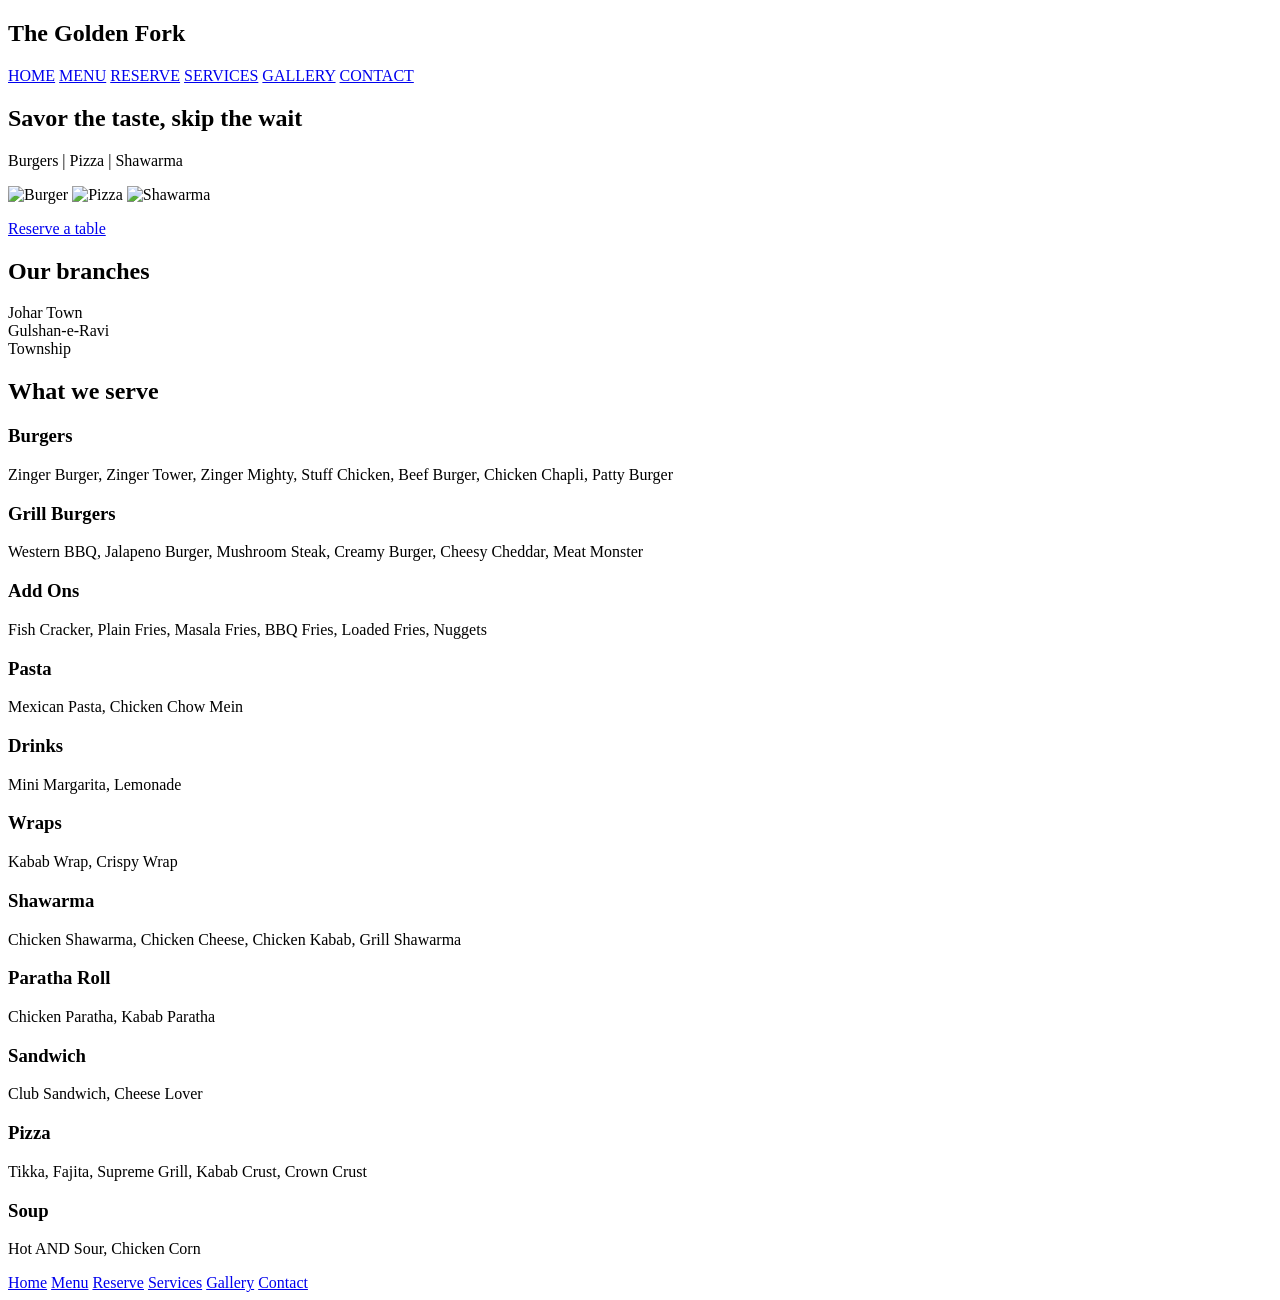
==== index.html @ a7a5f665 "add home page and home style sheet with pics" ====
<!DOCTYPE html>
<html lang="en">
<head>
  <meta charset="UTF-8">
  <title>The Golden Fork | Home</title>
  <link rel="stylesheet" href="home.css">
</head>
<body>

  <header>
    <h2 class="logo">The Golden Fork</h2>
    <nav>
      <a href="index.html">HOME</a>
      <a href="media.html">MENU</a>
      <a href="register.html">RESERVE</a>
      <a href="services.html">SERVICES</a>
      <a href="portfolio.html">GALLERY</a>
      <a href="contact.html">CONTACT</a>
    </nav>
  </header>

  <section id="bodyy">
    <h1>Savor the taste, skip the wait</h1>
    <p>Burgers | Pizza | Shawarma</p>
    <img src="burger.jpg" alt="Burger">
    <img src="pizza.jpg" alt="Pizza">
    <img src="shawarma.jpg" alt="Shawarma">
    <p><a class="btn" href="register.html">Reserve a table</a></p>
  </section>

  <section class="branches">
    <h2>Our branches</h2>
    <div class="branch">Johar Town</div>
    <div class="branch">Gulshan-e-Ravi</div>
    <div class="branch">Township</div>
  </section>

  <section class="serve">
    <h2>What we serve</h2>

    <div class="dish">
      <h3>Burgers</h3>
      <p>Zinger Burger, Zinger Tower, Zinger Mighty, Stuff Chicken, Beef Burger, Chicken Chapli, Patty Burger</p>
    </div>

    <div class="dish">
      <h3>Grill Burgers</h3>
      <p>Western BBQ, Jalapeno Burger, Mushroom Steak, Creamy Burger, Cheesy Cheddar, Meat Monster</p>
    </div>

    <div class="dish">
      <h3>Add Ons</h3>
      <p>Fish Cracker, Plain Fries, Masala Fries, BBQ Fries, Loaded Fries, Nuggets</p>
    </div>

    <div class="dish">
      <h3>Pasta</h3>
      <p>Mexican Pasta, Chicken Chow Mein</p>
    </div>

    <div class="dish">
      <h3>Drinks</h3>
      <p>Mini Margarita, Lemonade</p>
    </div>

    <div class="dish">
      <h3>Wraps</h3>
      <p>Kabab Wrap, Crispy Wrap</p>
    </div>

    <div class="dish">
      <h3>Shawarma</h3>
      <p>Chicken Shawarma, Chicken Cheese, Chicken Kabab, Grill Shawarma</p>
    </div>

    <div class="dish">
      <h3>Paratha Roll</h3>
      <p>Chicken Paratha, Kabab Paratha</p>
    </div>

    <div class="dish">
      <h3>Sandwich</h3>
      <p>Club Sandwich, Cheese Lover</p>
    </div>

    <div class="dish">
      <h3>Pizza</h3>
      <p>Tikka, Fajita, Supreme Grill, Kabab Crust, Crown Crust</p>
    </div>

    <div class="dish">
      <h3>Soup</h3>
      <p>Hot AND Sour, Chicken Corn</p>
    </div>
  </section>

  <footer>
    <a href="index.html">Home</a>
    <a href="media.html">Menu</a>
    <a href="register.html">Reserve</a>
    <a href="services.html">Services</a>
    <a href="portfolio.html">Gallery</a>
    <a href="contact.html">Contact</a>
  </footer>

</body>
</html>
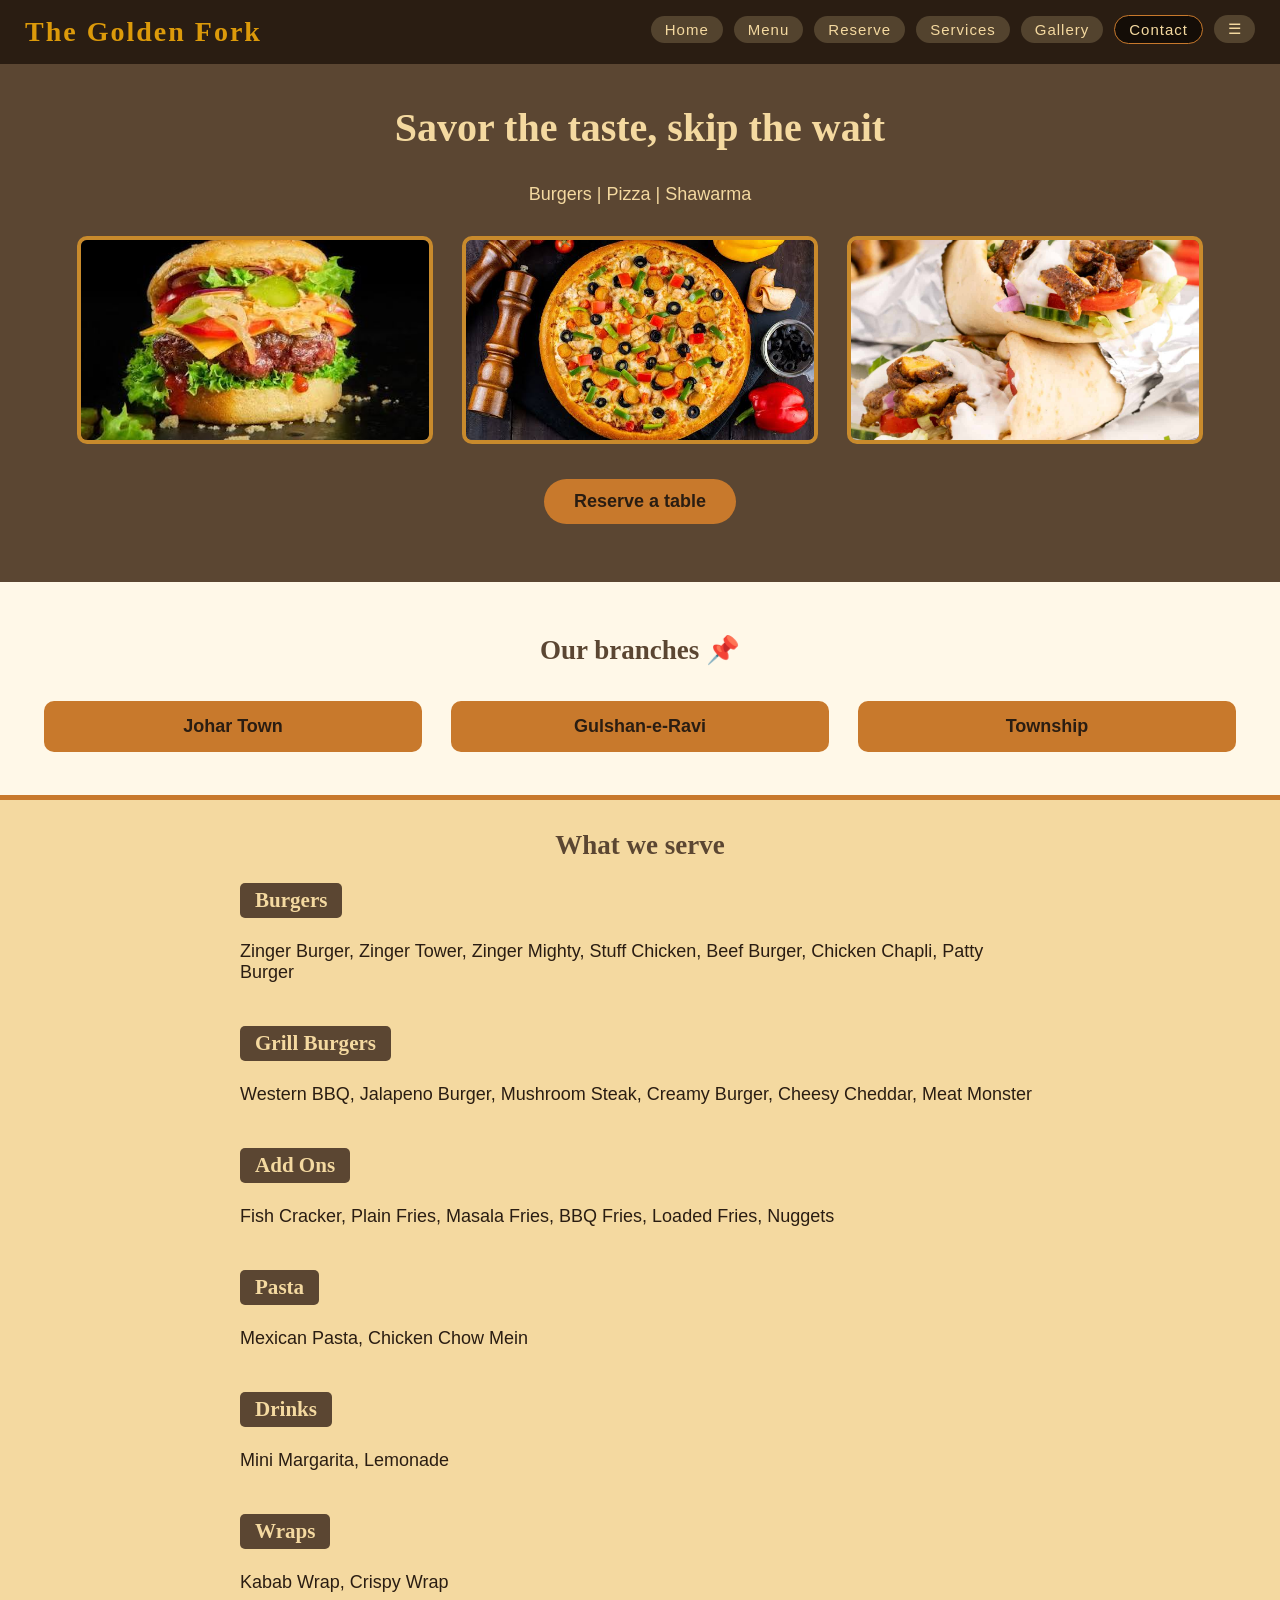
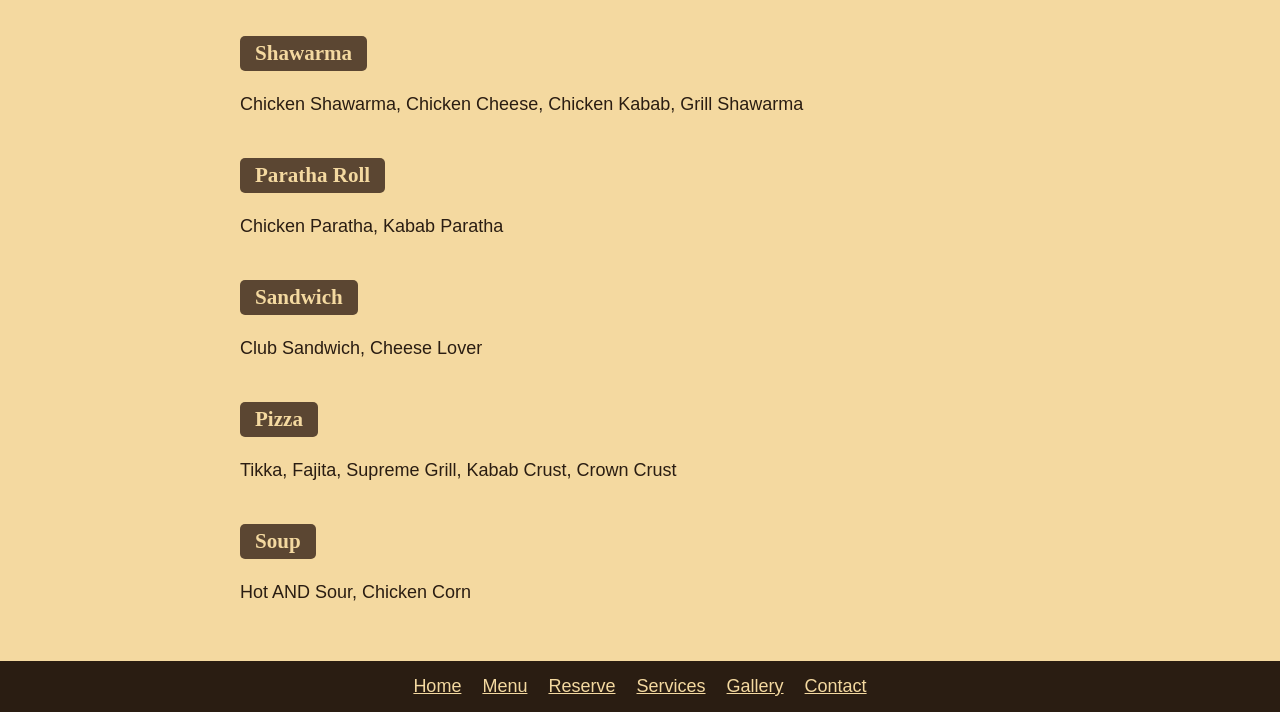
==== commit 6a3ba2ef: "add navbar in it and also add @media add some more pictures in it" ====
--- a/index.html
+++ b/index.html
@@ -2,6 +2,7 @@
 <html lang="en">
 <head>
   <meta charset="UTF-8">
+  <meta name="viewport" content="width=device-width, initial-scale=1">
   <title>The Golden Fork | Home</title>
   <link rel="stylesheet" href="home.css">
 </head>
@@ -10,12 +11,19 @@
   <header>
     <h2 class="logo">The Golden Fork</h2>
     <nav>
-      <a href="index.html">HOME</a>
-      <a href="media.html">MENU</a>
-      <a href="register.html">RESERVE</a>
-      <a href="services.html">SERVICES</a>
-      <a href="portfolio.html">GALLERY</a>
-      <a href="contact.html">CONTACT</a>
+      <a href="index.html">Home</a>
+      <a href="menu.html">Menu</a>
+      <a href="register.html">Reserve</a>
+      <a href="services.html">Services</a>
+      <a href="portfolio.html">Gallery</a>
+      <a class="contact" href="contact.html">Contact</a>
+      <details>
+        <summary>&#9776;</summary>
+        <div class="dropdown">
+          <a href="menu.html">Explore Menu</a>
+          <a href="register.html">Place Order</a>
+        </div>
+      </details>
     </nav>
   </header>
 
@@ -29,7 +37,7 @@
   </section>
 
   <section class="branches">
-    <h2>Our branches</h2>
+    <h2> Our branches &#128204</h2>
     <div class="branch">Johar Town</div>
     <div class="branch">Gulshan-e-Ravi</div>
     <div class="branch">Township</div>
@@ -96,7 +104,7 @@
 
   <footer>
     <a href="index.html">Home</a>
-    <a href="media.html">Menu</a>
+    <a href="menu.html">Menu</a>
     <a href="register.html">Reserve</a>
     <a href="services.html">Services</a>
     <a href="portfolio.html">Gallery</a>
--- a/home.css
+++ b/home.css
@@ -0,0 +1,248 @@
+body {
+  font-family: Arial, sans-serif;
+  font-size: 18px;
+  color: #2A1D12;
+  background-color: #F4D9A0;
+  margin: 0;
+}
+
+h1, h2, h3 {
+  font-family: Georgia, serif;
+}
+
+header {
+  background-color: #2A1D12;
+  padding: 15px 25px;
+}
+
+header::after {
+  content: "";
+  display: block;
+  clear: both;
+}
+
+.logo {
+  float: left;
+  margin: 0;
+  line-height: 34px;
+  font-size: 28px;
+  letter-spacing: 2px;
+  color: #dc9a0a;
+}
+
+nav {
+  float: right;
+}
+
+nav a {
+  display: inline-block;
+  color: #F4D9A0;
+  text-decoration: none;
+  font-size: 15px;
+  letter-spacing: 1px;
+  padding: 5px 14px;
+  margin-left: 6px;
+  border-radius: 20px;
+  background-color: rgba(244, 217, 160, 0.2);
+}
+
+nav a:hover {
+  background-color: #F4D9A0;
+  color: #2A1D12;
+}
+
+nav a.contact {
+  background-color: #140D07;
+  border: 1px solid #C8792C;
+}
+
+nav a.contact:hover {
+  background-color: #C8792C;
+  color: #2A1D12;
+}
+
+details {
+  display: inline-block;
+  position: relative;
+  vertical-align: top;
+}
+
+summary {
+  display: inline-block;
+  list-style: none;
+  cursor: pointer;
+  color: #F4D9A0;
+  font-size: 15px;
+  padding: 5px 14px;
+  margin-left: 6px;
+  border-radius: 20px;
+  background-color: rgba(244, 217, 160, 0.2);
+}
+
+summary::-webkit-details-marker {
+  display: none;
+}
+
+.dropdown {
+  position: absolute;
+  right: 0;
+  top: 42px;
+  width: 170px;
+  z-index: 20;
+  background-color: #2A1D12;
+  border: 2px solid #C8792C;
+  border-radius: 8px;
+}
+
+.dropdown a {
+  display: block;
+  margin: 0;
+  padding: 10px 15px;
+  border-radius: 0;
+  background-color: transparent;
+}
+
+.dropdown a:hover {
+  background-color: #C8792C;
+  color: #2A1D12;
+}
+
+#bodyy {
+  background-color: #5B4632;
+  color: #F4D9A0;
+  text-align: center;
+  padding: 40px 20px;
+}
+
+#bodyy h1 {
+  color: #F4D9A0;
+  font-size: 40px;
+  margin-top: 0;
+}
+
+#bodyy img {
+  display: inline-block;
+  width: 28%;
+  height: 200px;
+  object-fit: cover;
+  margin: 1%;
+  border: 4px solid #c88a2c;
+  border-radius: 10px;
+}
+
+.highlight {
+  background-color: #C8792C;
+  color: #2A1D12;
+  font-weight: bold;
+  padding: 0 6px;
+}
+
+.btn {
+  display: inline-block;
+  background-color: #C8792C;
+  color: #2A1D12;
+  font-weight: bold;
+  padding: 12px 30px;
+  text-decoration: none;
+  border-radius: 25px;
+}
+
+.btn:hover {
+  background-color: #F4D9A0;
+}
+
+.branches {
+  background-color: #FFF8E8;
+  text-align: center;
+  padding: 30px 20px;
+  border-bottom: 5px solid #C8792C;
+}
+
+.branches h2 {
+  color: #5B4632;
+}
+
+.branch {
+  display: inline-block;
+  width: 28%;
+  margin: 1%;
+  padding: 15px;
+  background-color: #C8792C;
+  color: #2A1D12;
+  font-weight: bold;
+  border-radius: 10px;
+}
+
+.serve {
+  width: 85%;
+  max-width: 800px;
+  margin: 30px auto;
+}
+
+.serve h2 {
+  color: #5B4632;
+  text-align: center;
+}
+
+.dish {
+  padding-bottom: 10px;
+  margin-bottom: 15px;
+}
+
+.dish h3 {
+  display: inline-block;
+  background-color: #5B4632;
+  color: #F4D9A0;
+  padding: 5px 15px;
+  border-radius: 5px;
+  margin: 0 0 5px 0;
+}
+
+footer {
+  background-color: #2A1D12;
+  color: #F4D9A0;
+  text-align: center;
+  padding: 15px;
+}
+
+footer a {
+  color: #F4D9A0;
+  margin: 0 8px;
+}
+
+@media (max-width: 768px) {
+  .logo, nav {
+    float: none;
+    text-align: center;
+  }
+
+  nav a, summary {
+    margin: 4px 3px;
+  }
+
+  #bodyy h1 {
+    font-size: 28px;
+  }
+
+  #bodyy img, .branch {
+    width: 90%;
+  }
+}
+
+@media (max-width: 480px) {
+  body {
+    font-size: 16px;
+  }
+
+  .logo {
+    font-size: 22px;
+  }
+
+  #bodyy h1 {
+    font-size: 24px;
+  }
+
+  .serve {
+    width: 92%;
+  }
+}
